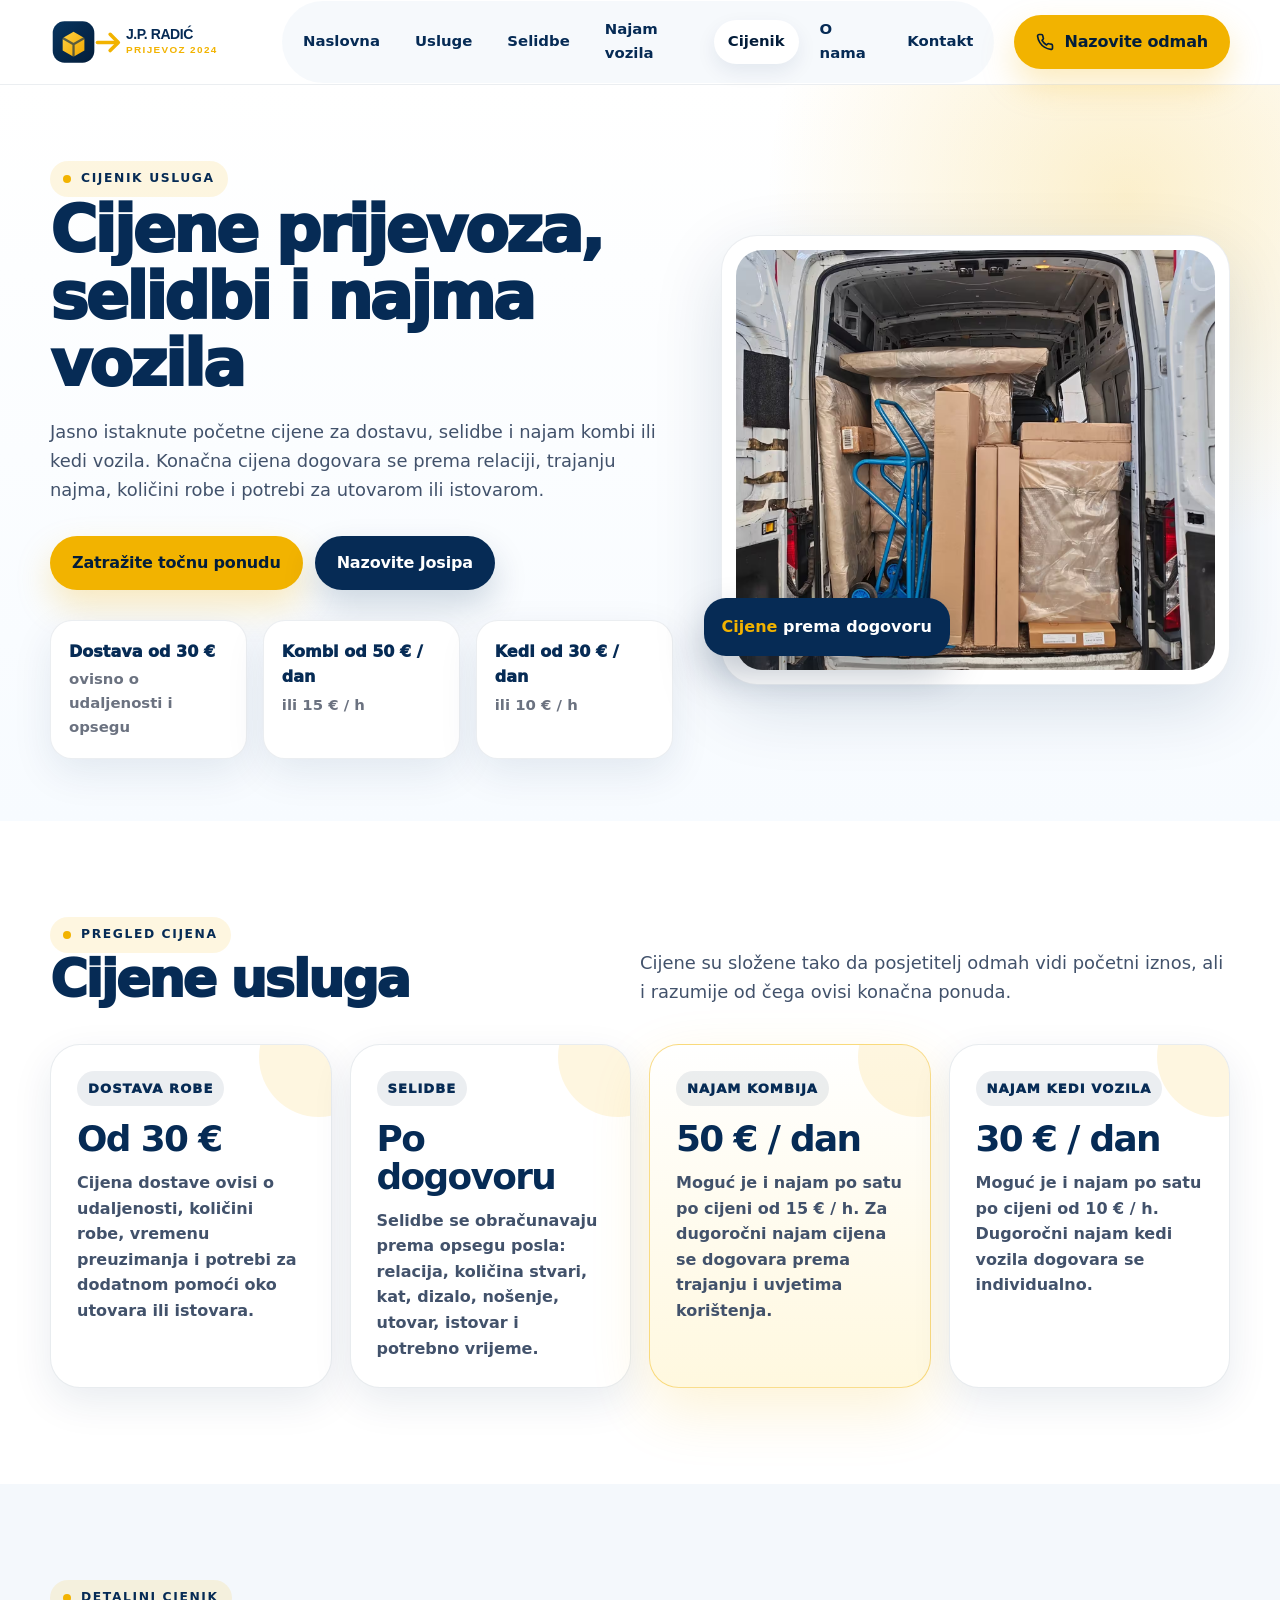
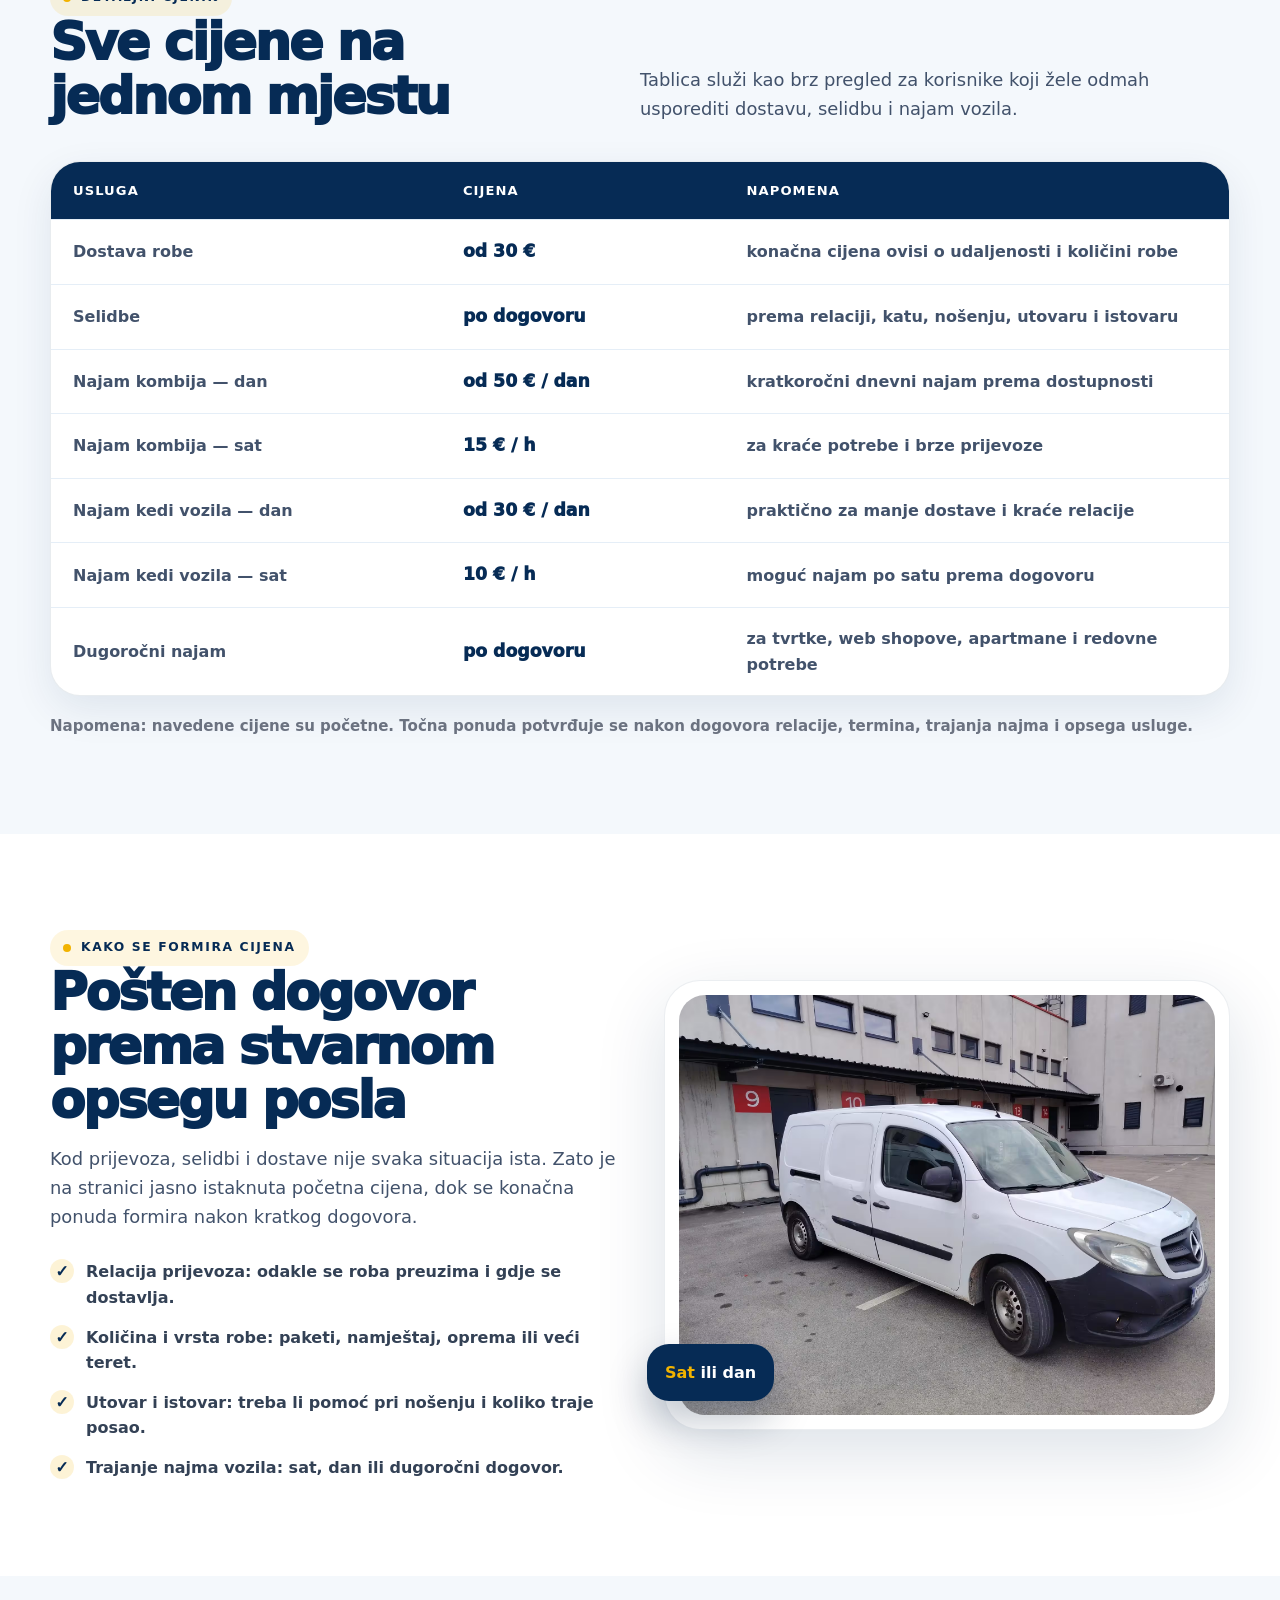
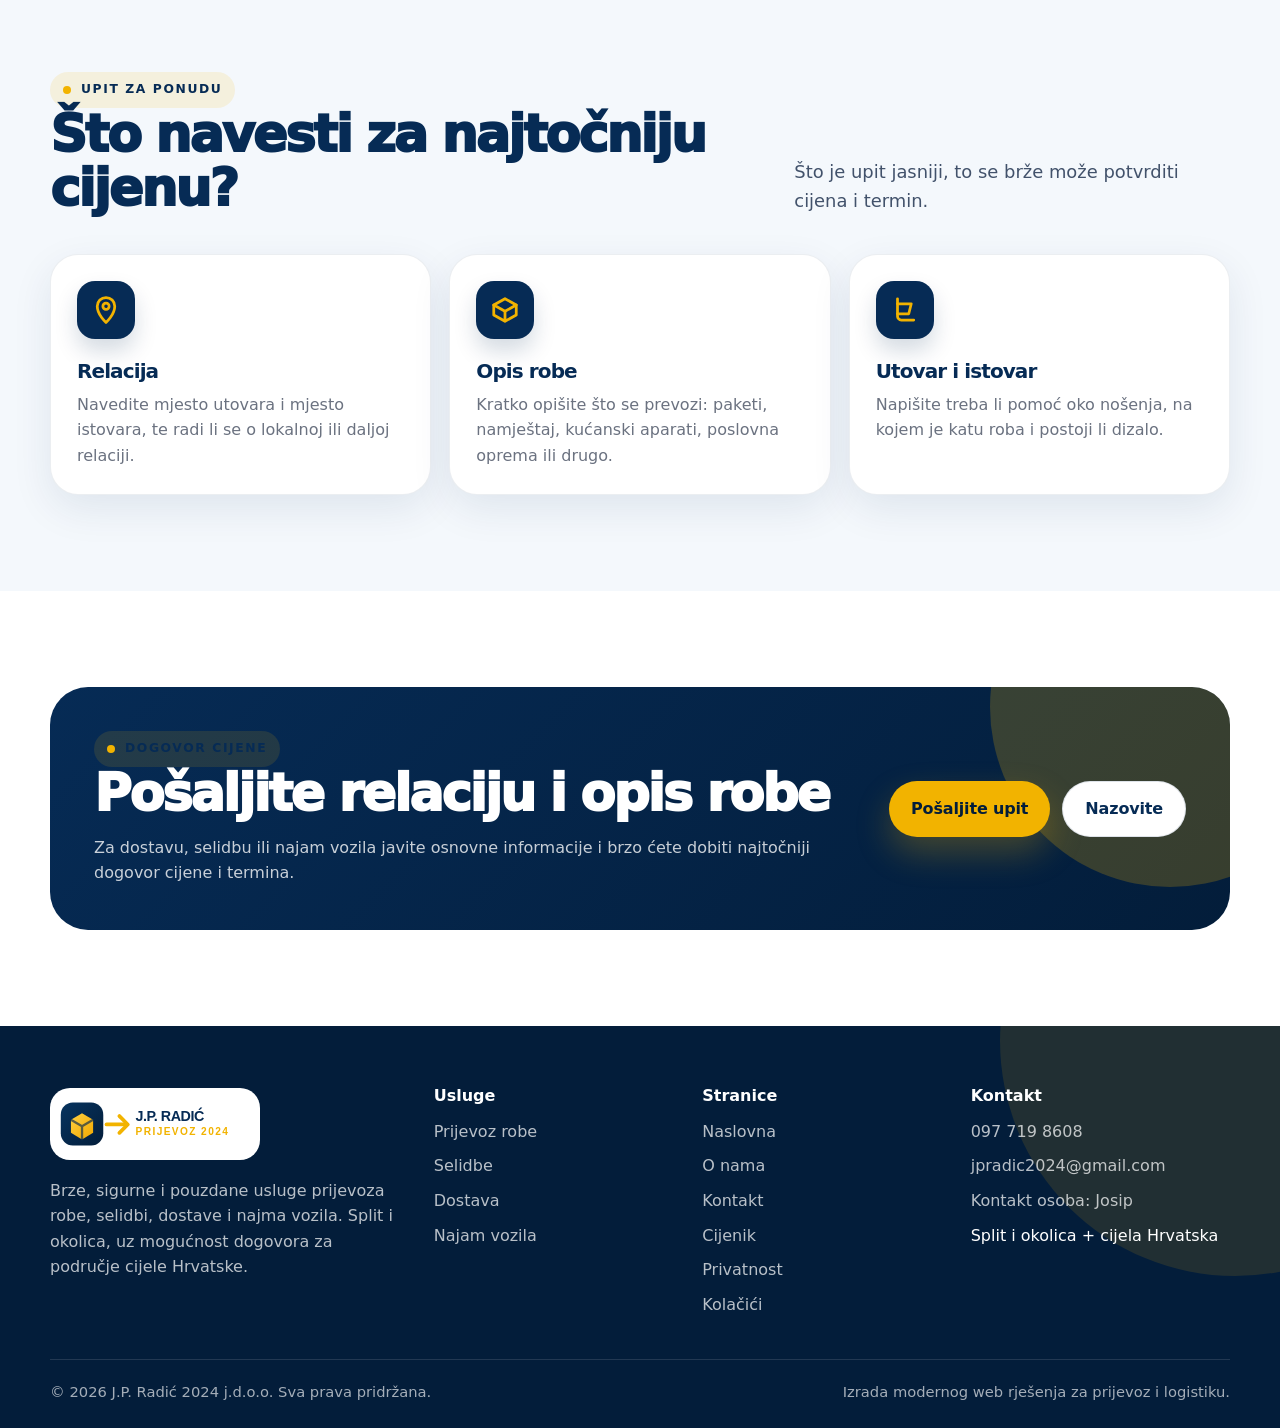
==== cijenik.html @ ee1bdf75 "6" ====
<!doctype html>
<html lang="hr">
<head>
  <meta charset="utf-8">
  <meta name="viewport" content="width=device-width, initial-scale=1">
  <title>Cijenik | J.P. Radić 2024 - prijevoz, selidbe i najam vozila Split</title>
  <meta name="description" content="Cijenik usluga J.P. Radić 2024: dostava od 30 €, selidbe po dogovoru, najam kombija od 50 € / dan ili 15 € / h i kedi vozila od 30 € / dan ili 10 € / h.">
  <meta name="theme-color" content="#062B55">
  <meta property="og:title" content="Cijenik | J.P. Radić 2024">
  <meta property="og:description" content="Cijene dostave, selidbi i najma kombi ili kedi vozila u Splitu i Hrvatskoj.">
  <meta property="og:type" content="website">
  <link rel="icon" href="assets/img/favicon.svg" type="image/svg+xml">
  <link rel="preload" href="assets/img/logo.svg" as="image">
  <link rel="stylesheet" href="assets/css/style.css">
</head>
<body>
<a class="skip-link" href="#main">Preskoči na sadržaj</a>
<header class="site-header">
  <div class="container navbar">
    <a class="brand" href="index.html" aria-label="J.P. Radić 2024 - početna"><img src="assets/img/logo.svg" alt="J.P. Radić 2024 logo"></a>
    <nav class="desktop-nav" aria-label="Glavna navigacija"><a href="index.html" class="">Naslovna</a><a href="usluge.html" class="">Usluge</a><a href="selidbe.html" class="">Selidbe</a><a href="najam-vozila.html" class="">Najam vozila</a><a href="cijenik.html" class="active">Cijenik</a><a href="o-nama.html" class="">O nama</a><a href="kontakt.html" class="">Kontakt</a></nav>
    <div class="nav-actions">
      <a class="btn btn-primary" href="tel:+385977198608"><svg viewBox="0 0 24 24" fill="none"><path d="M22 16.9v3a2 2 0 0 1-2.18 2 19.8 19.8 0 0 1-8.63-3.07 19.5 19.5 0 0 1-6-6A19.8 19.8 0 0 1 2.1 4.18 2 2 0 0 1 4.1 2h3a2 2 0 0 1 2 1.72c.13.95.35 1.88.66 2.77a2 2 0 0 1-.45 2.11L8.04 9.88a16 16 0 0 0 6.08 6.08l1.28-1.27a2 2 0 0 1 2.11-.45c.89.31 1.82.53 2.77.66A2 2 0 0 1 22 16.9z" stroke="currentColor" stroke-width="2.2" stroke-linecap="round" stroke-linejoin="round"/></svg> Nazovite odmah</a>
      <button class="menu-btn" aria-label="Otvori izbornik" aria-expanded="false"><span></span><span></span><span></span></button>
    </div>
  </div>
  <div class="mobile-panel">
    <div class="container">
      <a href="index.html">Naslovna<span>→</span></a><a href="usluge.html">Usluge<span>→</span></a><a href="selidbe.html">Selidbe<span>→</span></a><a href="najam-vozila.html">Najam vozila<span>→</span></a><a href="cijenik.html">Cijenik<span>→</span></a><a href="o-nama.html">O nama<span>→</span></a><a href="kontakt.html">Kontakt<span>→</span></a>
      <div class="mobile-cta">
        <a class="btn btn-primary" href="tel:+385977198608">Nazovite odmah</a>
        <a class="btn btn-secondary" href="kontakt.html">Pošaljite upit</a>
      </div>
    </div>
  </div>
</header>

<main id="main">

<section class="page-hero">
  <div class="container page-hero-grid">
    <div class="reveal">
      <span class="eyebrow">Cijenik usluga</span>
      <h1>Cijene prijevoza, selidbi i najma vozila</h1>
      <p class="lead">Jasno istaknute početne cijene za dostavu, selidbe i najam kombi ili kedi vozila. Konačna cijena dogovara se prema relaciji, trajanju najma, količini robe i potrebi za utovarom ili istovarom.</p>
      <div class="hero-cta"><a class="btn btn-primary" href="kontakt.html">Zatražite točnu ponudu</a><a class="btn btn-secondary" href="tel:+385977198608">Nazovite Josipa</a></div>
      <div class="mini-card-grid">
        <div class="mini-card"><strong>Dostava od 30 €</strong><span>ovisno o udaljenosti i opsegu</span></div>
        <div class="mini-card"><strong>Kombi od 50 € / dan</strong><span>ili 15 € / h</span></div>
        <div class="mini-card"><strong>Kedi od 30 € / dan</strong><span>ili 10 € / h</span></div>
      </div>
    </div>
    <div class="image-frame reveal">
      <img src="assets/img/photos/kombi-utovar-paketi.avif" alt="Utovar paketa i robe u kombi vozilo">
      <div class="floating-note"><strong>Cijene</strong> prema dogovoru</div>
    </div>
  </div>
</section>

<section class="section price-section">
  <div class="container">
    <div class="section-head reveal">
      <div><span class="eyebrow">Pregled cijena</span><h2>Cijene usluga</h2></div>
      <p class="lead">Cijene su složene tako da posjetitelj odmah vidi početni iznos, ali i razumije od čega ovisi konačna ponuda.</p>
    </div>
    <div class="pricing-grid">
      <article class="price-card reveal"><span class="price-label">Dostava robe</span><h3>Od 30 €</h3><p>Cijena dostave ovisi o udaljenosti, količini robe, vremenu preuzimanja i potrebi za dodatnom pomoći oko utovara ili istovara.</p></article>
      <article class="price-card reveal"><span class="price-label">Selidbe</span><h3>Po dogovoru</h3><p>Selidbe se obračunavaju prema opsegu posla: relacija, količina stvari, kat, dizalo, nošenje, utovar, istovar i potrebno vrijeme.</p></article>
      <article class="price-card featured reveal"><span class="price-label">Najam kombija</span><h3>50 € / dan</h3><p>Moguć je i najam po satu po cijeni od 15 € / h. Za dugoročni najam cijena se dogovara prema trajanju i uvjetima korištenja.</p></article>
      <article class="price-card reveal"><span class="price-label">Najam kedi vozila</span><h3>30 € / dan</h3><p>Moguć je i najam po satu po cijeni od 10 € / h. Dugoročni najam kedi vozila dogovara se individualno.</p></article>
    </div>
  </div>
</section>

<section class="section soft">
  <div class="container">
    <div class="section-head reveal">
      <div><span class="eyebrow">Detaljni cjenik</span><h2>Sve cijene na jednom mjestu</h2></div>
      <p class="lead">Tablica služi kao brz pregled za korisnike koji žele odmah usporediti dostavu, selidbu i najam vozila.</p>
    </div>
    <div class="price-table reveal">
      <div class="price-row head"><span>Usluga</span><span>Cijena</span><span>Napomena</span></div>
      <div class="price-row"><span>Dostava robe</span><strong>od 30 €</strong><span>konačna cijena ovisi o udaljenosti i količini robe</span></div>
      <div class="price-row"><span>Selidbe</span><strong>po dogovoru</strong><span>prema relaciji, katu, nošenju, utovaru i istovaru</span></div>
      <div class="price-row"><span>Najam kombija — dan</span><strong>od 50 € / dan</strong><span>kratkoročni dnevni najam prema dostupnosti</span></div>
      <div class="price-row"><span>Najam kombija — sat</span><strong>15 € / h</strong><span>za kraće potrebe i brze prijevoze</span></div>
      <div class="price-row"><span>Najam kedi vozila — dan</span><strong>od 30 € / dan</strong><span>praktično za manje dostave i kraće relacije</span></div>
      <div class="price-row"><span>Najam kedi vozila — sat</span><strong>10 € / h</strong><span>moguć najam po satu prema dogovoru</span></div>
      <div class="price-row"><span>Dugoročni najam</span><strong>po dogovoru</strong><span>za tvrtke, web shopove, apartmane i redovne potrebe</span></div>
    </div>
    <p class="price-disclaimer reveal">Napomena: navedene cijene su početne. Točna ponuda potvrđuje se nakon dogovora relacije, termina, trajanja najma i opsega usluge.</p>
  </div>
</section>

<section class="section">
  <div class="container split">
    <div class="reveal">
      <span class="eyebrow">Kako se formira cijena</span>
      <h2>Pošten dogovor prema stvarnom opsegu posla</h2>
      <p class="lead" style="margin-top:18px">Kod prijevoza, selidbi i dostave nije svaka situacija ista. Zato je na stranici jasno istaknuta početna cijena, dok se konačna ponuda formira nakon kratkog dogovora.</p>
      <ul class="list-check">
        <li>Relacija prijevoza: odakle se roba preuzima i gdje se dostavlja.</li>
        <li>Količina i vrsta robe: paketi, namještaj, oprema ili veći teret.</li>
        <li>Utovar i istovar: treba li pomoć pri nošenju i koliko traje posao.</li>
        <li>Trajanje najma vozila: sat, dan ili dugoročni dogovor.</li>
      </ul>
    </div>
    <div class="image-frame reveal">
      <img src="assets/img/photos/kedi-vozilo-2.avif" alt="Kedi vozilo za najam i dostavu robe">
      <div class="floating-note"><strong>Sat</strong> ili dan</div>
    </div>
  </div>
</section>

<section class="section soft">
  <div class="container">
    <div class="section-head reveal">
      <div><span class="eyebrow">Upit za ponudu</span><h2>Što navesti za najtočniju cijenu?</h2></div>
      <p class="lead">Što je upit jasniji, to se brže može potvrditi cijena i termin.</p>
    </div>
    <div class="feature-grid">
      <article class="feature-card reveal"><div class="icon"><svg viewBox="0 0 24 24" fill="none"><path d="M12 22s7-6.2 7-13a7 7 0 1 0-14 0c0 6.8 7 13 7 13Z" stroke="currentColor" stroke-width="2.2" stroke-linecap="round" stroke-linejoin="round"/><path d="M12 11.5a2.5 2.5 0 1 0 0-5 2.5 2.5 0 0 0 0 5Z" stroke="currentColor" stroke-width="2.2"/></svg></div><h3>Relacija</h3><p>Navedite mjesto utovara i mjesto istovara, te radi li se o lokalnoj ili daljoj relaciji.</p></article>
      <article class="feature-card reveal"><div class="icon"><svg viewBox="0 0 24 24" fill="none"><path d="m21 8-9-5-9 5 9 5 9-5Z" stroke="currentColor" stroke-width="2.2" stroke-linecap="round" stroke-linejoin="round"/><path d="M3 8v8l9 5 9-5V8M12 13v8" stroke="currentColor" stroke-width="2.2" stroke-linecap="round" stroke-linejoin="round"/></svg></div><h3>Opis robe</h3><p>Kratko opišite što se prevozi: paketi, namještaj, kućanski aparati, poslovna oprema ili drugo.</p></article>
      <article class="feature-card reveal"><div class="icon"><svg viewBox="0 0 24 24" fill="none"><path d="M6 3v14a3 3 0 0 0 3 3h10" stroke="currentColor" stroke-width="2.2" stroke-linecap="round"/><path d="M6 7h11l-2 8H6" stroke="currentColor" stroke-width="2.2" stroke-linecap="round" stroke-linejoin="round"/></svg></div><h3>Utovar i istovar</h3><p>Napišite treba li pomoć oko nošenja, na kojem je katu roba i postoji li dizalo.</p></article>
    </div>
  </div>
</section>

<section class="section">
  <div class="container">
    <div class="cta-band reveal">
      <div>
        <span class="eyebrow">Dogovor cijene</span>
        <h2>Pošaljite relaciju i opis robe</h2>
        <p>Za dostavu, selidbu ili najam vozila javite osnovne informacije i brzo ćete dobiti najtočniji dogovor cijene i termina.</p>
      </div>
      <div class="cta-actions">
        <a class="btn btn-primary" href="kontakt.html">Pošaljite upit</a>
        <a class="btn btn-ghost" href="tel:+385977198608">Nazovite</a>
      </div>
    </div>
  </div>
</section>
</main>

<footer class="site-footer">
  <div class="container">
    <div class="footer-grid">
      <div>
        <img class="footer-logo" src="assets/img/logo.svg" alt="J.P. Radić 2024 logo">
        <p style="margin-top:18px">Brze, sigurne i pouzdane usluge prijevoza robe, selidbi, dostave i najma vozila. Split i okolica, uz mogućnost dogovora za područje cijele Hrvatske.</p>
      </div>
      <div>
        <h3>Usluge</h3>
        <div class="footer-links">
          <a href="usluge.html">Prijevoz robe</a>
          <a href="selidbe.html">Selidbe</a>
          <a href="usluge.html#dostava">Dostava</a>
          <a href="najam-vozila.html">Najam vozila</a>
        </div>
      </div>
      <div>
        <h3>Stranice</h3>
        <div class="footer-links">
          <a href="index.html">Naslovna</a>
          <a href="o-nama.html">O nama</a>
          <a href="kontakt.html">Kontakt</a>
          <a href="cijenik.html">Cijenik</a>
          <a href="privatnost.html">Privatnost</a>
          <a href="kolacici.html">Kolačići</a>
        </div>
      </div>
      <div>
        <h3>Kontakt</h3>
        <div class="footer-links">
          <a href="tel:+385977198608">097 719 8608</a>
          <a href="mailto:jpradic2024@gmail.com">jpradic2024@gmail.com</a>
          <a href="kontakt.html">Kontakt osoba: Josip</a>
          <span>Split i okolica + cijela Hrvatska</span>
        </div>
      </div>
    </div>
    <div class="footer-bottom">
      <span>© 2026 J.P. Radić 2024 j.d.o.o. Sva prava pridržana.</span>
      <span>Izrada modernog web rješenja za prijevoz i logistiku.</span>
    </div>
  </div>
</footer>
<div class="sticky-mobile-actions">
  <a href="tel:+385977198608">Poziv</a>
  <a href="https://wa.me/385977198608" target="_blank" rel="noopener">WhatsApp</a>
  <a href="mailto:jpradic2024@gmail.com">E-mail</a>
</div>
<script src="assets/js/main.js"></script>
</body>
</html>
---- assets/css/style.css ----
:root{
  --navy:#062B55;
  --navy-2:#031D3A;
  --gold:#F2B300;
  --gold-2:#FFD041;
  --ink:#111827;
  --muted:#6B7280;
  --soft:#F4F8FC;
  --line:#E5EEF7;
  --white:#FFFFFF;
  --radius:28px;
  --shadow:0 22px 70px rgba(6,43,85,.14);
  --shadow-soft:0 14px 40px rgba(6,43,85,.09);
  --max:1180px;
}
*{box-sizing:border-box}
html{scroll-behavior:smooth}
body{
  margin:0;
  font-family:Inter, ui-sans-serif, system-ui, -apple-system, BlinkMacSystemFont, "Segoe UI", Arial, sans-serif;
  color:var(--ink);
  background:var(--white);
  line-height:1.6;
  overflow-x:hidden;
}
a{color:inherit;text-decoration:none}
img{max-width:100%;display:block}
button,input,textarea,select{font:inherit}
.skip-link{position:absolute;top:-80px;left:16px;background:var(--navy);color:#fff;padding:12px 16px;border-radius:12px;z-index:9999}.skip-link:focus{top:16px}
.container{width:min(var(--max),calc(100% - 40px));margin-inline:auto}
.eyebrow{display:inline-flex;align-items:center;gap:10px;font-weight:900;letter-spacing:.13em;text-transform:uppercase;font-size:.77rem;color:var(--navy);background:rgba(242,179,0,.12);padding:8px 13px;border-radius:999px}.eyebrow:before{content:"";width:8px;height:8px;border-radius:50%;background:var(--gold)}
h1,h2,h3{line-height:1.05;margin:0;color:var(--navy);letter-spacing:-.045em}h1{font-size:clamp(2.6rem,6vw,5.95rem);font-weight:950}h2{font-size:clamp(2rem,4vw,4rem);font-weight:950}h3{font-size:clamp(1.25rem,2vw,1.75rem);font-weight:900}p{margin:0;color:var(--muted)}
.lead{font-size:clamp(1.03rem,1.4vw,1.22rem);max-width:720px;color:#42526b}.accent{color:var(--gold)}.navy{color:var(--navy)}
.btn{display:inline-flex;align-items:center;justify-content:center;gap:10px;border:0;border-radius:999px;padding:14px 22px;font-weight:900;letter-spacing:-.01em;cursor:pointer;transition:transform .25s ease,box-shadow .25s ease,background .25s ease;white-space:nowrap}.btn:hover{transform:translateY(-2px)}.btn-primary{background:var(--gold);color:var(--navy-2);box-shadow:0 16px 34px rgba(242,179,0,.26)}.btn-primary:hover{box-shadow:0 20px 44px rgba(242,179,0,.36)}.btn-secondary{background:var(--navy);color:#fff;box-shadow:0 16px 34px rgba(6,43,85,.18)}.btn-ghost{background:#fff;color:var(--navy);border:1px solid rgba(6,43,85,.13)}.btn svg{width:18px;height:18px;flex:0 0 18px}.btn.full{width:100%}
.site-header{position:sticky;top:0;z-index:50;background:rgba(255,255,255,.86);backdrop-filter:blur(18px);border-bottom:1px solid rgba(6,43,85,.08)}
.navbar{height:84px;display:flex;align-items:center;justify-content:space-between;gap:20px}.brand{display:flex;align-items:center;gap:12px;min-width:212px}.brand img{width:190px;height:auto}.desktop-nav{display:flex;align-items:center;gap:7px;background:rgba(244,248,252,.82);padding:7px;border-radius:999px}.desktop-nav a{font-size:.93rem;font-weight:850;color:var(--navy);padding:10px 14px;border-radius:999px;transition:background .2s ease,color .2s ease}.desktop-nav a:hover,.desktop-nav a.active{background:#fff;color:var(--navy-2);box-shadow:0 8px 20px rgba(6,43,85,.08)}.nav-actions{display:flex;align-items:center;gap:10px}.menu-btn{display:none;width:48px;height:48px;border:0;border-radius:50%;background:var(--navy);color:#fff;cursor:pointer}.menu-btn span{display:block;width:20px;height:2px;background:#fff;margin:5px auto;border-radius:99px;transition:.25s}.menu-open .menu-btn span:nth-child(1){transform:translateY(7px) rotate(45deg)}.menu-open .menu-btn span:nth-child(2){opacity:0}.menu-open .menu-btn span:nth-child(3){transform:translateY(-7px) rotate(-45deg)}.mobile-panel{display:none;position:fixed;top:84px;left:0;right:0;background:#fff;border-bottom:1px solid var(--line);box-shadow:0 30px 70px rgba(6,43,85,.14);padding:18px 20px 26px}.mobile-panel a{display:flex;align-items:center;justify-content:space-between;padding:15px 2px;border-bottom:1px solid var(--line);font-weight:900;color:var(--navy)}.mobile-panel .mobile-cta{margin-top:18px;display:grid;gap:10px}
.hero{position:relative;isolation:isolate;overflow:hidden;background:radial-gradient(circle at 85% 20%,rgba(242,179,0,.22),transparent 33%),linear-gradient(180deg,#fff 0%,#f7fbff 100%);padding:70px 0 34px}.hero:before{content:"";position:absolute;inset:auto -10% -38% auto;width:560px;height:560px;background:var(--gold);opacity:.1;border-radius:50%;z-index:-1}.hero-grid{display:grid;grid-template-columns:1.02fr .98fr;gap:48px;align-items:center}.hero-copy{padding:28px 0}.hero-copy h1{margin-top:22px}.hero-copy .lead{margin-top:22px}.hero-cta{display:flex;align-items:center;gap:12px;flex-wrap:wrap;margin-top:32px}.hero-card{position:relative;background:#fff;border:1px solid rgba(6,43,85,.08);border-radius:36px;box-shadow:var(--shadow);padding:18px;overflow:hidden}.hero-card img{border-radius:28px}.hero-badge{position:absolute;right:36px;bottom:32px;background:var(--navy);color:#fff;border:4px solid #fff;border-radius:28px;padding:16px 18px;box-shadow:0 16px 35px rgba(3,29,58,.25);font-weight:950;line-height:1.08;text-transform:uppercase;transform:rotate(-3deg)}.hero-badge span{display:block;color:var(--gold)}.quick-stats{display:grid;grid-template-columns:repeat(4,1fr);gap:14px;margin-top:34px}.stat{background:#fff;border:1px solid rgba(6,43,85,.08);border-radius:22px;padding:17px 18px;box-shadow:var(--shadow-soft)}.stat strong{display:block;color:var(--navy);font-size:1rem;line-height:1.15}.stat small{display:block;color:var(--muted);font-weight:700;margin-top:5px}.section{padding:96px 0}.section.soft{background:var(--soft)}.section-head{display:flex;align-items:flex-end;justify-content:space-between;gap:32px;margin-bottom:38px}.section-head .lead{max-width:590px}.cards{display:grid;grid-template-columns:repeat(4,1fr);gap:18px}.service-card,.feature-card,.vehicle-card,.contact-card,.quote-card{background:#fff;border:1px solid rgba(6,43,85,.08);border-radius:var(--radius);box-shadow:var(--shadow-soft);padding:26px;position:relative;overflow:hidden;transition:transform .28s ease,box-shadow .28s ease,border-color .28s ease}.service-card:hover,.feature-card:hover,.vehicle-card:hover,.contact-card:hover{transform:translateY(-6px);box-shadow:var(--shadow);border-color:rgba(242,179,0,.35)}.service-card:after{content:"";position:absolute;right:-36px;top:-36px;width:110px;height:110px;border-radius:50%;background:rgba(242,179,0,.12)}.icon{width:58px;height:58px;border-radius:18px;background:var(--navy);color:var(--gold);display:grid;place-items:center;margin-bottom:22px;box-shadow:0 12px 22px rgba(6,43,85,.17)}.icon svg{width:30px;height:30px}.service-card h3{font-size:1.35rem}.service-card p{margin-top:11px}.card-link{display:inline-flex;align-items:center;gap:7px;margin-top:20px;font-weight:950;color:var(--navy)}.card-link span{color:var(--gold);font-size:1.1em}.split{display:grid;grid-template-columns:1fr 1fr;gap:48px;align-items:center}.image-frame{border-radius:36px;background:#fff;box-shadow:var(--shadow);padding:14px;border:1px solid rgba(6,43,85,.08);position:relative}.image-frame img{border-radius:26px}.floating-note{position:absolute;left:-18px;bottom:28px;background:var(--navy);color:#fff;border-radius:22px;padding:16px 18px;box-shadow:0 18px 38px rgba(3,29,58,.25);font-weight:900}.floating-note strong{color:var(--gold)}.list-check{display:grid;gap:14px;margin:28px 0 0;padding:0;list-style:none}.list-check li{display:flex;gap:12px;align-items:flex-start;color:#334155;font-weight:700}.list-check li:before{content:"✓";display:grid;place-items:center;width:24px;height:24px;flex:0 0 24px;border-radius:50%;background:rgba(242,179,0,.16);color:var(--navy);font-weight:950}.process{display:grid;grid-template-columns:repeat(4,1fr);gap:18px;position:relative}.process:before{content:"";position:absolute;left:10%;right:10%;top:45px;height:3px;background:linear-gradient(90deg,var(--navy),var(--gold));opacity:.25}.step{position:relative;background:#fff;border:1px solid rgba(6,43,85,.08);border-radius:26px;padding:24px;box-shadow:var(--shadow-soft);z-index:1}.step-number{width:46px;height:46px;border-radius:50%;display:grid;place-items:center;background:var(--gold);color:var(--navy);font-weight:950;margin-bottom:18px;box-shadow:0 12px 22px rgba(242,179,0,.2)}.step h3{font-size:1.2rem}.step p{margin-top:9px}.cta-band{border-radius:38px;background:linear-gradient(135deg,var(--navy),var(--navy-2));color:#fff;padding:44px;display:grid;grid-template-columns:1.4fr .6fr;gap:22px;align-items:center;position:relative;overflow:hidden}.cta-band:before{content:"";position:absolute;right:-120px;top:-160px;width:360px;height:360px;border-radius:50%;background:var(--gold);opacity:.22}.cta-band h2{color:#fff}.cta-band p{color:rgba(255,255,255,.78);margin-top:14px}.cta-actions{display:flex;gap:12px;justify-content:flex-end;flex-wrap:wrap;position:relative}.page-hero{padding:76px 0 62px;background:radial-gradient(circle at 88% 15%,rgba(242,179,0,.2),transparent 28%),linear-gradient(180deg,#fff,#f7fbff);overflow:hidden}.page-hero-grid{display:grid;grid-template-columns:1.1fr .9fr;gap:48px;align-items:center}.page-hero h1{font-size:clamp(2.4rem,5vw,5rem)}.page-hero .lead{margin-top:20px}.mini-card-grid{display:grid;grid-template-columns:repeat(3,1fr);gap:16px;margin-top:30px}.mini-card{background:#fff;border:1px solid rgba(6,43,85,.08);border-radius:22px;padding:18px;box-shadow:var(--shadow-soft)}.mini-card strong{display:block;color:var(--navy);font-weight:950}.mini-card span{display:block;color:var(--muted);font-size:.93rem;font-weight:700;margin-top:4px}.service-detail{display:grid;grid-template-columns:1fr 1.2fr;gap:28px;align-items:center;background:#fff;border:1px solid rgba(6,43,85,.08);border-radius:34px;padding:24px;box-shadow:var(--shadow-soft);margin-bottom:20px}.service-detail:nth-child(even){grid-template-columns:1.2fr 1fr}.service-detail:nth-child(even) .service-media{order:2}.service-media{min-height:280px;border-radius:26px;background:#f4f8fc;overflow:hidden}.service-detail h2{font-size:clamp(1.8rem,3vw,3rem)}.service-detail p{margin-top:14px}.service-detail .btn{margin-top:24px}.two-col{display:grid;grid-template-columns:1fr 1fr;gap:20px}.feature-grid{display:grid;grid-template-columns:repeat(3,1fr);gap:18px}.feature-card h3{font-size:1.25rem;margin-top:6px}.feature-card p{margin-top:10px}.vehicle-grid{display:grid;grid-template-columns:repeat(2,1fr);gap:20px}.vehicle-card{padding:0}.vehicle-card img{border-radius:28px 28px 0 0}.vehicle-card-body{padding:26px}.vehicle-meta{display:flex;gap:8px;flex-wrap:wrap;margin-top:18px}.tag{display:inline-flex;align-items:center;border-radius:999px;padding:7px 10px;background:rgba(6,43,85,.07);color:var(--navy);font-size:.85rem;font-weight:900}.contact-grid{display:grid;grid-template-columns:.88fr 1.12fr;gap:28px;align-items:start}.contact-list{display:grid;gap:14px;margin-top:20px}.contact-item{display:flex;gap:14px;align-items:center;background:#fff;border:1px solid rgba(6,43,85,.08);border-radius:22px;padding:16px;box-shadow:var(--shadow-soft)}.contact-item .icon{width:48px;height:48px;border-radius:16px;margin:0;flex:0 0 48px}.contact-item strong{display:block;color:var(--navy);font-weight:950}.contact-item span{display:block;color:var(--muted);font-weight:700}.form-card{background:#fff;border:1px solid rgba(6,43,85,.08);border-radius:34px;padding:28px;box-shadow:var(--shadow)}.form-grid{display:grid;grid-template-columns:1fr 1fr;gap:14px}.field{display:grid;gap:7px}.field.full{grid-column:1/-1}.field label{font-weight:900;color:var(--navy);font-size:.94rem}.field input,.field textarea,.field select{width:100%;border:1px solid #d7e3ef;background:#fbfdff;border-radius:16px;padding:14px 15px;color:var(--ink);outline:none;transition:border-color .2s ease,box-shadow .2s ease}.field input:focus,.field textarea:focus,.field select:focus{border-color:var(--gold);box-shadow:0 0 0 4px rgba(242,179,0,.15)}.field textarea{min-height:130px;resize:vertical}.form-note{font-size:.9rem;color:var(--muted);font-weight:700;margin-top:12px}.site-footer{background:var(--navy-2);color:#fff;padding:62px 0 24px;position:relative;overflow:hidden}.site-footer:before{content:"";position:absolute;right:-190px;top:-220px;width:470px;height:470px;border-radius:50%;background:var(--gold);opacity:.12}.footer-grid{display:grid;grid-template-columns:1.2fr .8fr .8fr .9fr;gap:38px;position:relative}.footer-logo{width:210px;background:#fff;border-radius:20px;padding:8px}.site-footer p,.site-footer a{color:rgba(255,255,255,.72)}.site-footer h3{color:#fff;font-size:1rem;letter-spacing:0;margin-bottom:14px}.footer-links{display:grid;gap:9px}.footer-links a:hover{color:var(--gold)}.footer-bottom{border-top:1px solid rgba(255,255,255,.12);margin-top:42px;padding-top:20px;display:flex;align-items:center;justify-content:space-between;gap:16px;color:rgba(255,255,255,.64);font-size:.92rem;position:relative}.legal-content{max-width:860px}.legal-content h2{font-size:2rem;margin-top:34px}.legal-content p,.legal-content li{color:#43546b}.legal-content ul{padding-left:20px}.intro-loader{position:fixed;inset:0;background:linear-gradient(180deg,#fff,#f3f8fd);display:grid;place-items:center;z-index:9998;transition:opacity .55s ease,visibility .55s ease}.intro-loader.is-hidden{opacity:0;visibility:hidden}.intro-card{width:min(760px,calc(100% - 32px));background:#fff;border:1px solid rgba(6,43,85,.08);box-shadow:var(--shadow);border-radius:34px;padding:32px;position:relative;overflow:hidden}.intro-top{display:flex;justify-content:space-between;align-items:center;gap:20px;margin-bottom:26px}.intro-top img{width:190px}.intro-top span{font-weight:950;color:var(--navy);background:rgba(242,179,0,.16);padding:9px 12px;border-radius:999px}.route-track{position:relative;height:120px;margin-top:4px}.route-line{position:absolute;left:34px;right:34px;top:57px;height:5px;background:linear-gradient(90deg,var(--navy),var(--gold));border-radius:999px;opacity:.85}.route-dot{position:absolute;top:42px;width:34px;height:34px;border-radius:50%;background:#fff;border:8px solid var(--navy);box-shadow:0 8px 20px rgba(6,43,85,.16)}.route-dot.start{left:18px}.route-dot.end{right:18px;border-color:var(--gold)}.route-label{position:absolute;top:84px;font-weight:950;color:var(--navy);font-size:.9rem}.route-label.left{left:0}.route-label.right{right:0}.loader-van{position:absolute;left:22px;top:12px;width:116px;height:72px;animation:driveAcross 2.25s cubic-bezier(.62,.02,.22,1) forwards}.loader-van svg{width:100%;height:100%;filter:drop-shadow(0 12px 12px rgba(6,43,85,.18))}.loader-package{position:absolute;left:18px;top:-6px;width:22px;height:22px;background:var(--gold);border-radius:4px;animation:packageBounce .48s ease-in-out infinite alternate}.loader-progress{height:7px;background:#e7eef7;border-radius:999px;overflow:hidden;margin-top:16px}.loader-progress span{display:block;height:100%;width:0;background:linear-gradient(90deg,var(--navy),var(--gold));border-radius:999px;animation:loadBar 2.2s ease forwards}.skip-intro{position:absolute;right:22px;bottom:18px;border:0;background:transparent;color:var(--muted);font-weight:850;cursor:pointer}.reveal{opacity:0;transform:translateY(22px);transition:opacity .7s ease,transform .7s ease}.reveal.in-view{opacity:1;transform:translateY(0)}.sticky-mobile-actions{display:none;position:fixed;left:12px;right:12px;bottom:12px;z-index:55;background:#fff;border:1px solid rgba(6,43,85,.1);border-radius:999px;padding:8px;box-shadow:0 18px 40px rgba(6,43,85,.18);grid-template-columns:repeat(3,1fr);gap:6px}.sticky-mobile-actions a{display:flex;align-items:center;justify-content:center;gap:6px;font-size:.88rem;font-weight:950;border-radius:999px;padding:10px 8px;background:var(--soft);color:var(--navy)}.sticky-mobile-actions a:first-child{background:var(--gold);color:var(--navy-2)}
/* Real project photos */
.hero-card > img{width:100%;height:560px;object-fit:cover;object-position:center;border-radius:28px}
.image-frame img{width:100%;height:420px;object-fit:cover;object-position:center;border-radius:26px}
.service-media img{width:100%;height:100%;min-height:280px;object-fit:cover;object-position:center;border-radius:26px}
.vehicle-card > img{width:100%;height:320px;object-fit:cover;object-position:center}
.work-gallery{display:grid;grid-template-columns:1.15fr .85fr .85fr;grid-auto-rows:260px;gap:18px}
.work-photo{position:relative;overflow:hidden;border-radius:30px;background:#fff;border:1px solid rgba(6,43,85,.08);box-shadow:var(--shadow-soft)}
.work-photo.large{grid-row:span 2}
.work-photo img{width:100%;height:100%;object-fit:cover;transition:transform .55s ease}
.work-photo:hover img{transform:scale(1.045)}
.work-photo span{position:absolute;left:18px;right:18px;bottom:18px;display:inline-flex;width:max-content;max-width:calc(100% - 36px);background:rgba(3,29,58,.88);color:#fff;border-radius:999px;padding:9px 13px;font-weight:950;box-shadow:0 14px 30px rgba(3,29,58,.22)}
.work-photo span strong{color:var(--gold);margin-right:5px}
.contact-photo{margin-top:22px;border-radius:28px;overflow:hidden;border:1px solid rgba(6,43,85,.08);box-shadow:var(--shadow-soft);background:#fff}
.contact-photo img{width:100%;height:290px;object-fit:cover}

@keyframes driveAcross{0%{transform:translateX(0)}72%{transform:translateX(calc(min(760px,100vw - 32px) - 210px))}100%{transform:translateX(calc(min(760px,100vw - 32px) - 210px)) scale(.96)}}
@keyframes driveAcrossMobile{0%{transform:translateX(0)}72%{transform:translateX(calc(100vw - 165px))}100%{transform:translateX(calc(100vw - 165px)) scale(.96)}}
@keyframes packageBounce{from{transform:translateY(0) rotate(-5deg)}to{transform:translateY(-6px) rotate(4deg)}}
@keyframes loadBar{to{width:100%}}
@media (prefers-reduced-motion:reduce){*,*::before,*::after{animation-duration:.01ms!important;animation-iteration-count:1!important;scroll-behavior:auto!important;transition-duration:.01ms!important}.intro-loader{display:none!important}.reveal{opacity:1;transform:none}}
@media (max-width:1050px){.desktop-nav,.nav-actions .btn{display:none}.menu-btn{display:block}.mobile-panel{display:block;transform:translateY(-16px);opacity:0;visibility:hidden;transition:.25s ease}.menu-open .mobile-panel{transform:translateY(0);opacity:1;visibility:visible}.hero-grid,.page-hero-grid,.split,.contact-grid{grid-template-columns:1fr}.quick-stats{grid-template-columns:repeat(2,1fr)}.cards{grid-template-columns:repeat(2,1fr)}.process,.feature-grid{grid-template-columns:repeat(2,1fr)}.service-detail,.service-detail:nth-child(even){grid-template-columns:1fr}.service-detail:nth-child(even) .service-media{order:0}.footer-grid{grid-template-columns:1fr 1fr}.cta-band{grid-template-columns:1fr}.cta-actions{justify-content:flex-start}.hero-card{max-width:720px}.mini-card-grid{grid-template-columns:repeat(2,1fr)}.work-gallery{grid-template-columns:1fr 1fr;grid-auto-rows:240px}.work-photo.large{grid-row:span 1}.hero-card > img{height:480px}}
@media (max-width:720px){.container{width:min(100% - 28px,var(--max))}.navbar{height:76px}.brand img{width:165px}.mobile-panel{top:76px}.hero{padding:42px 0 28px}.section{padding:72px 0}.section-head{display:block}.section-head .lead{margin-top:14px}.cards,.process,.feature-grid,.vehicle-grid,.two-col,.mini-card-grid,.form-grid,.quick-stats{grid-template-columns:1fr}.hero-cta .btn{width:100%}.hero-badge{right:22px;bottom:22px;font-size:.88rem}.floating-note{left:16px;right:16px;bottom:18px}.cta-band{padding:30px 22px;border-radius:30px}.footer-grid{grid-template-columns:1fr}.footer-bottom{display:block}.sticky-mobile-actions{display:grid}.site-footer{padding-bottom:92px}.page-hero{padding:48px 0}.intro-card{padding:22px}.intro-top{display:block}.intro-top img{width:175px;margin-bottom:12px}.route-track{height:116px}.loader-van{width:96px;animation-name:driveAcrossMobile}.route-label{font-size:.8rem}.work-gallery{grid-template-columns:1fr;grid-auto-rows:240px}.hero-card > img,.image-frame img{height:330px}.service-media img{min-height:240px}.vehicle-card > img{height:260px}.contact-photo img{height:230px}}


/* Price sections */
.price-section{position:relative}
.pricing-grid{display:grid;grid-template-columns:repeat(4,1fr);gap:18px}
.pricing-grid.two-prices{grid-template-columns:repeat(2,1fr);max-width:820px;margin-inline:auto}
.price-card{background:#fff;border:1px solid rgba(6,43,85,.09);border-radius:30px;padding:26px;box-shadow:var(--shadow-soft);position:relative;overflow:hidden}
.price-card:before{content:"";position:absolute;right:-48px;top:-48px;width:120px;height:120px;border-radius:50%;background:rgba(242,179,0,.12)}
.price-card.featured{background:linear-gradient(180deg,#fff,#fff8df);border-color:rgba(242,179,0,.45);box-shadow:0 22px 60px rgba(242,179,0,.16)}
.price-label{display:inline-flex;align-items:center;border-radius:999px;background:rgba(6,43,85,.08);color:var(--navy);padding:7px 11px;font-size:.82rem;font-weight:950;text-transform:uppercase;letter-spacing:.08em}
.price-card h3{font-size:clamp(1.7rem,2.8vw,2.75rem);margin-top:14px;color:var(--navy)}
.price-card p{margin-top:12px;color:#42526b;font-weight:650}
.price-disclaimer{margin-top:18px;color:var(--muted);font-size:.94rem;font-weight:800}
.inline-price{margin:18px 0;background:linear-gradient(135deg,rgba(242,179,0,.14),rgba(6,43,85,.055));border:1px solid rgba(242,179,0,.28);border-radius:22px;padding:16px 18px;display:grid;gap:5px}
.inline-price.compact{margin:14px 0 16px}
.inline-price strong{color:var(--navy);font-size:1.04rem;font-weight:950}
.inline-price span{color:#526174;font-weight:750}
.vehicle-price{display:flex;align-items:center;justify-content:space-between;gap:12px;margin-top:16px;background:var(--soft);border:1px solid rgba(6,43,85,.08);border-radius:18px;padding:13px 14px}
.vehicle-price strong{color:var(--navy);font-size:1.18rem;font-weight:950}
.vehicle-price span{color:var(--muted);font-weight:900}
.contact-prices{margin-top:24px;background:#fff;border:1px solid rgba(6,43,85,.08);border-radius:28px;padding:22px;box-shadow:var(--shadow-soft)}
.contact-prices h3{font-size:1.35rem;margin-bottom:14px}
.compact-prices{display:grid;grid-template-columns:1fr 1fr;gap:10px}
.compact-prices div{background:var(--soft);border-radius:18px;padding:12px}
.compact-prices strong{display:block;color:var(--navy);font-weight:950}
.compact-prices span{display:block;color:var(--muted);font-weight:850;font-size:.93rem;margin-top:3px}
.contact-prices p{margin-top:14px;font-size:.94rem;font-weight:750;color:#526174}
@media (max-width:1050px){.pricing-grid{grid-template-columns:repeat(2,1fr)}}
@media (max-width:720px){.pricing-grid,.pricing-grid.two-prices,.compact-prices{grid-template-columns:1fr}.price-card{padding:22px}.vehicle-price{display:grid}.price-disclaimer{font-size:.9rem}}



/* Cijenik page */
.price-actions{display:flex;gap:12px;flex-wrap:wrap;margin-top:24px}
.price-table{background:#fff;border:1px solid rgba(6,43,85,.09);border-radius:30px;box-shadow:var(--shadow-soft);overflow:hidden}
.price-row{display:grid;grid-template-columns:1.05fr .75fr 1.3fr;gap:18px;align-items:center;padding:18px 22px;border-bottom:1px solid var(--line)}
.price-row:last-child{border-bottom:0}
.price-row.head{background:var(--navy);color:#fff;font-weight:950;text-transform:uppercase;letter-spacing:.08em;font-size:.82rem}
.price-row span{color:#42526b;font-weight:750}
.price-row.head span{color:#fff}
.price-row strong{color:var(--navy);font-size:1.08rem;font-weight:950}
@media (max-width:720px){.price-actions .btn{width:100%}.price-row{grid-template-columns:1fr;gap:6px;padding:18px}.price-row.head{display:none}.price-row strong{font-size:1.2rem}}
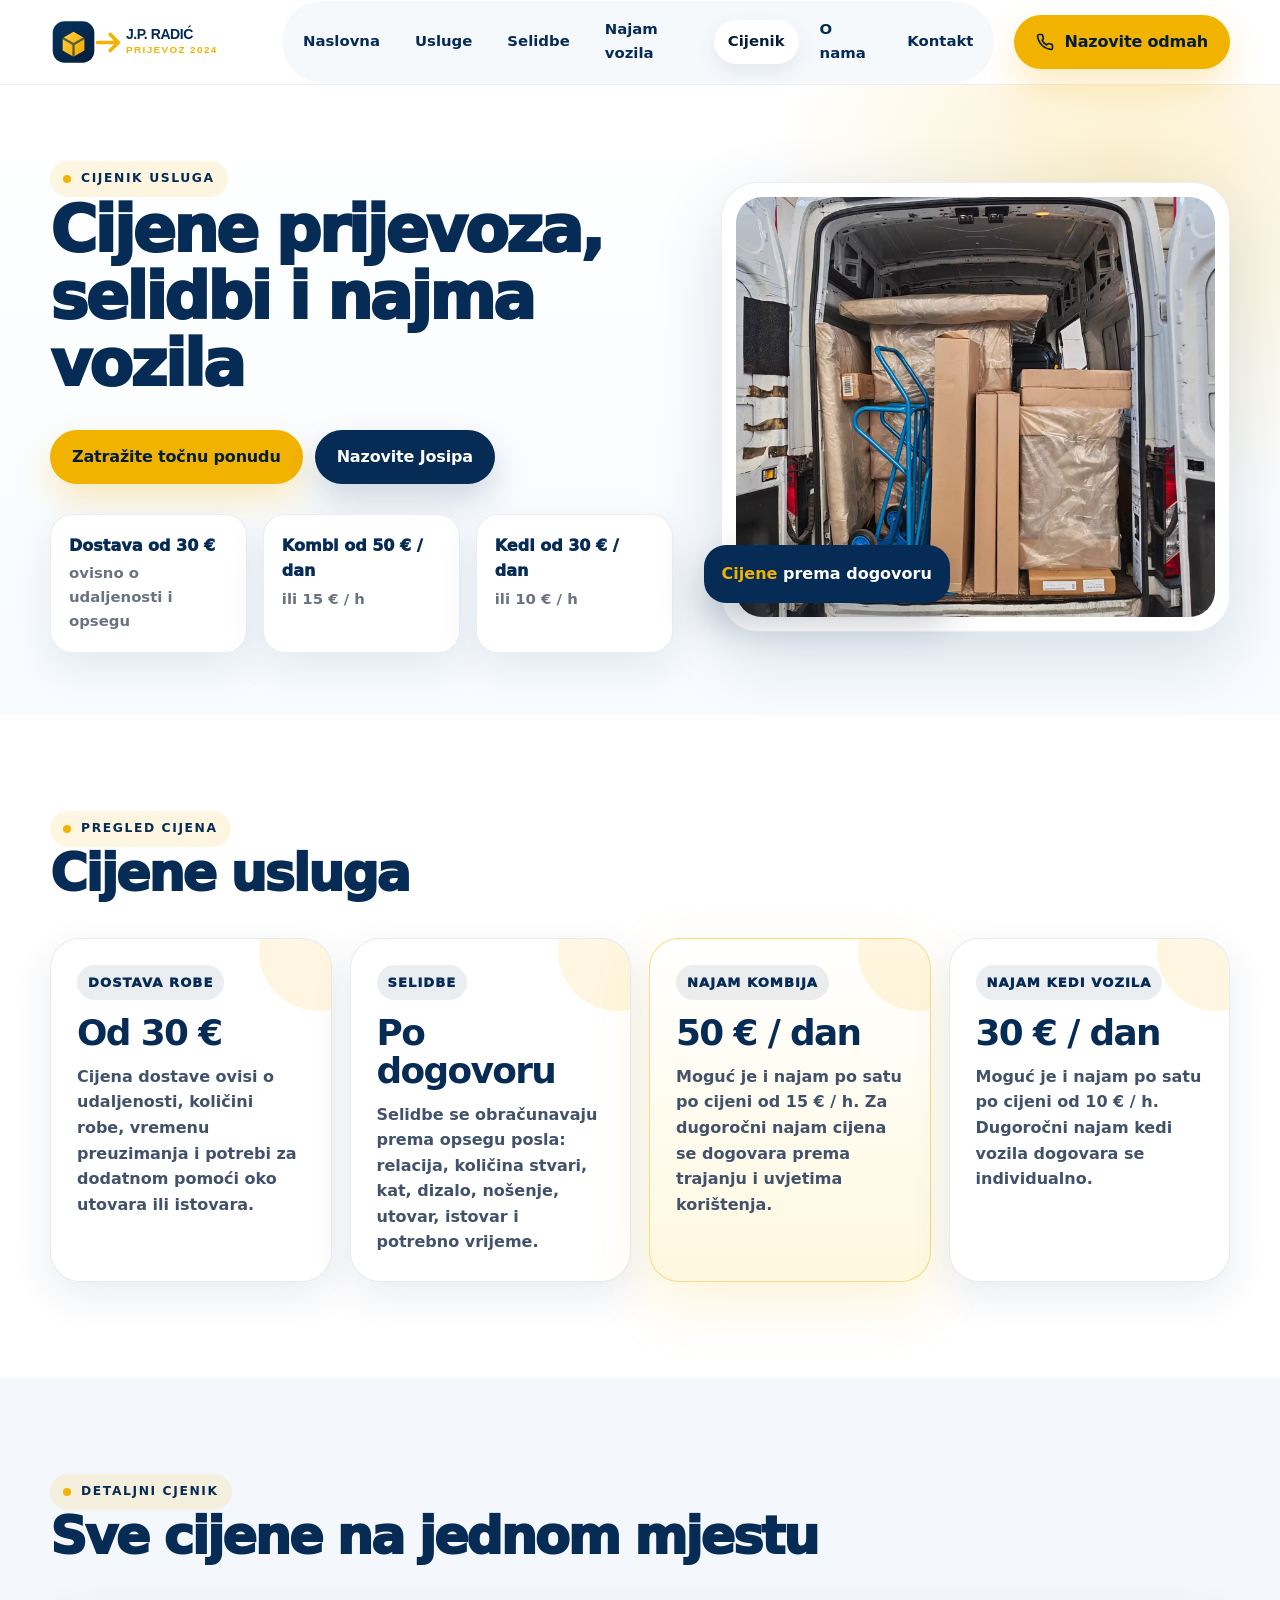
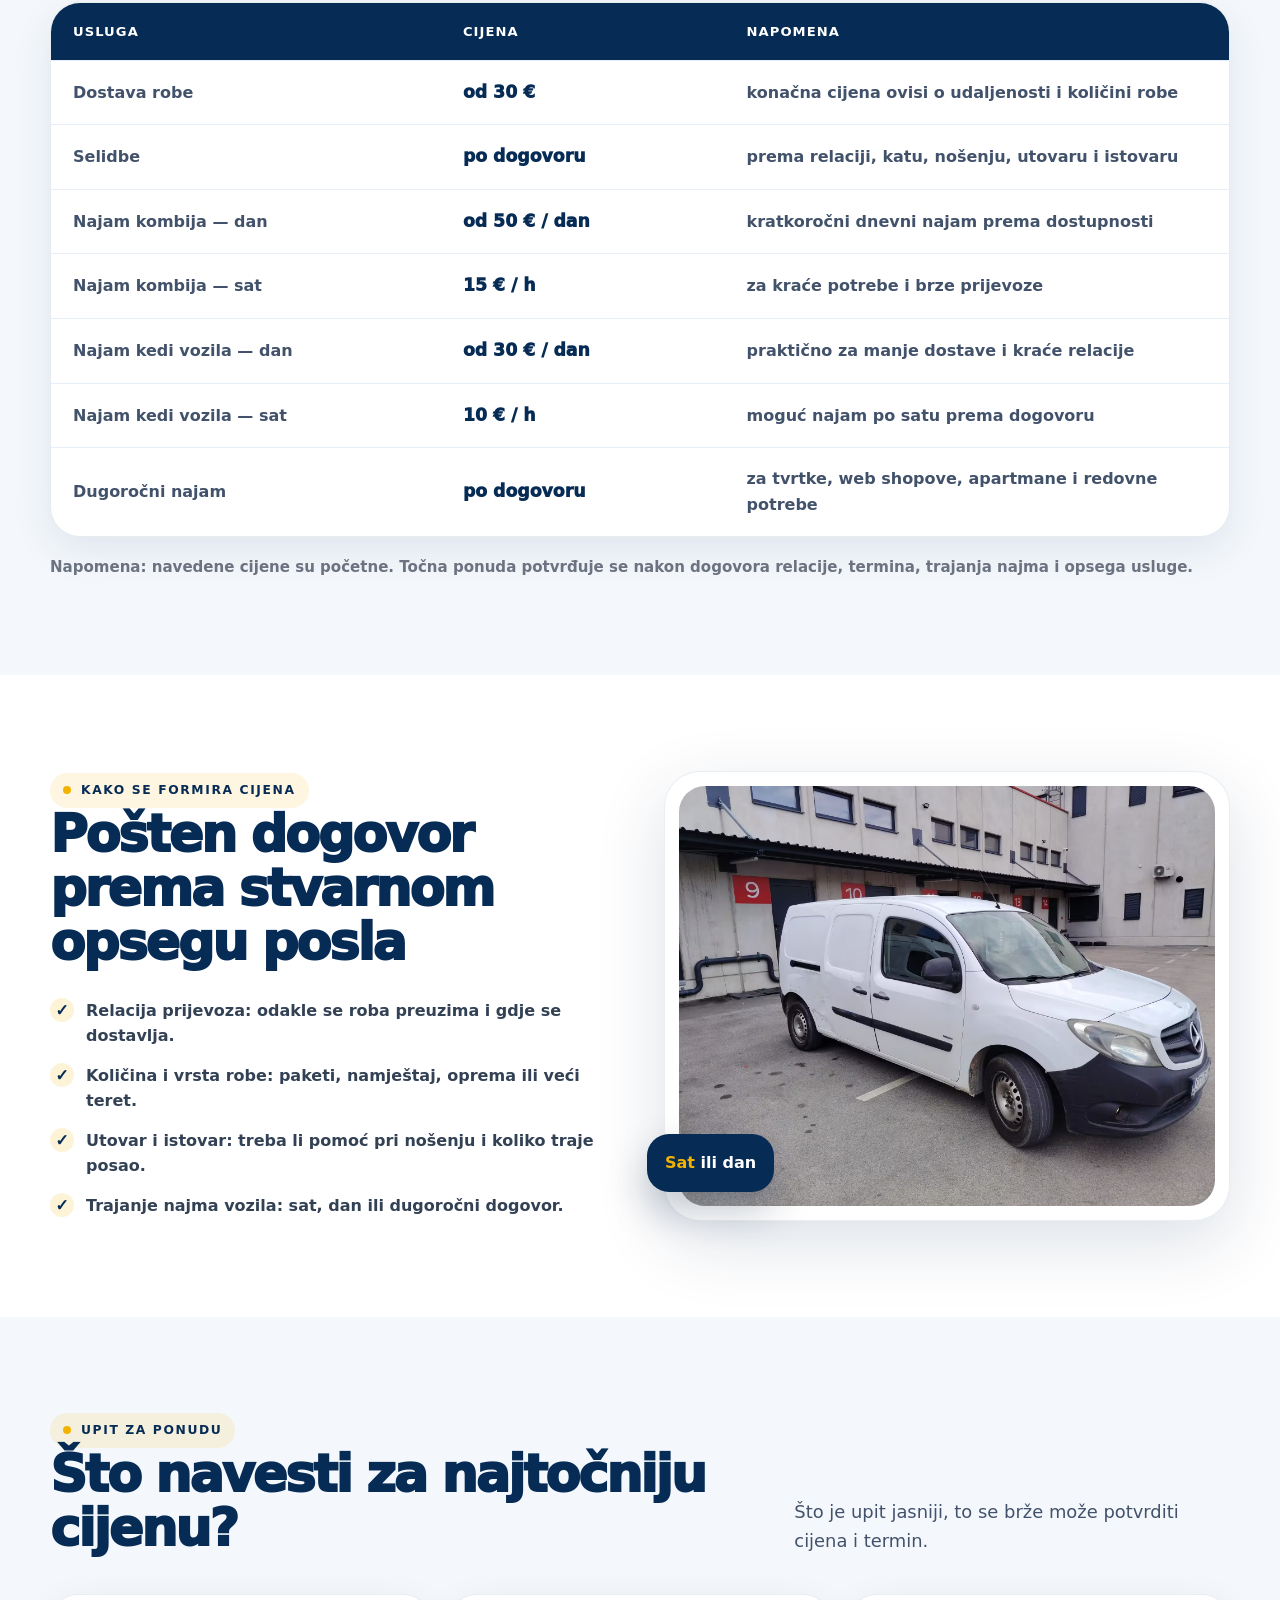
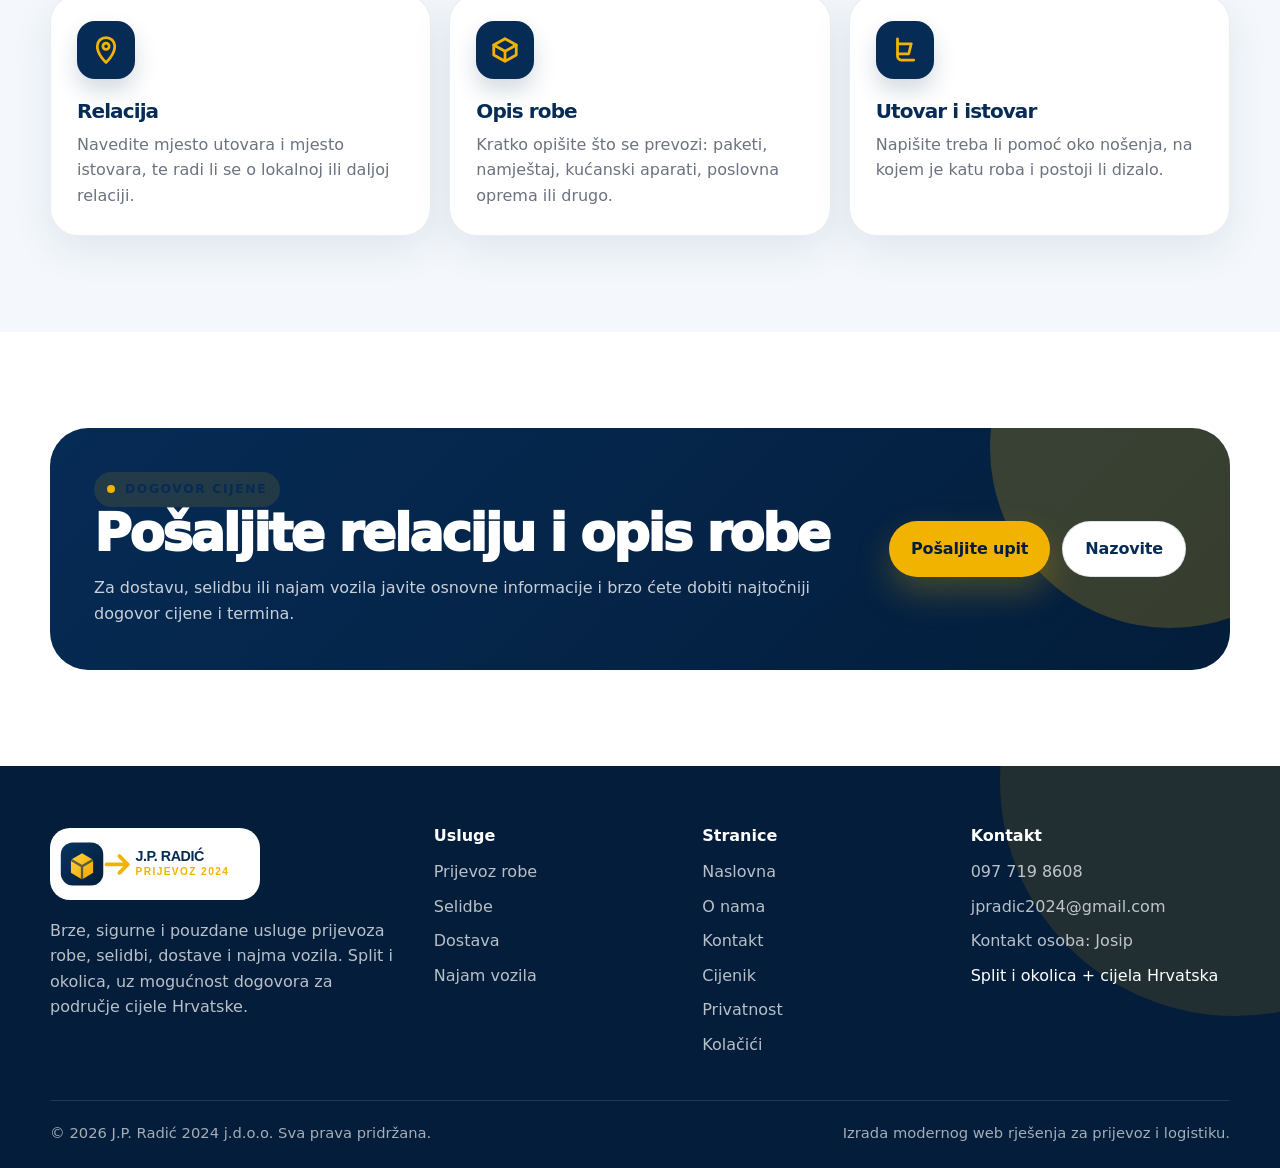
==== commit 46bf9027: "6" ====
--- a/cijenik.html
+++ b/cijenik.html
@@ -42,7 +42,6 @@
     <div class="reveal">
       <span class="eyebrow">Cijenik usluga</span>
       <h1>Cijene prijevoza, selidbi i najma vozila</h1>
-      <p class="lead">Jasno istaknute početne cijene za dostavu, selidbe i najam kombi ili kedi vozila. Konačna cijena dogovara se prema relaciji, trajanju najma, količini robe i potrebi za utovarom ili istovarom.</p>
       <div class="hero-cta"><a class="btn btn-primary" href="kontakt.html">Zatražite točnu ponudu</a><a class="btn btn-secondary" href="tel:+385977198608">Nazovite Josipa</a></div>
       <div class="mini-card-grid">
         <div class="mini-card"><strong>Dostava od 30 €</strong><span>ovisno o udaljenosti i opsegu</span></div>
@@ -61,7 +60,6 @@
   <div class="container">
     <div class="section-head reveal">
       <div><span class="eyebrow">Pregled cijena</span><h2>Cijene usluga</h2></div>
-      <p class="lead">Cijene su složene tako da posjetitelj odmah vidi početni iznos, ali i razumije od čega ovisi konačna ponuda.</p>
     </div>
     <div class="pricing-grid">
       <article class="price-card reveal"><span class="price-label">Dostava robe</span><h3>Od 30 €</h3><p>Cijena dostave ovisi o udaljenosti, količini robe, vremenu preuzimanja i potrebi za dodatnom pomoći oko utovara ili istovara.</p></article>
@@ -76,7 +74,6 @@
   <div class="container">
     <div class="section-head reveal">
       <div><span class="eyebrow">Detaljni cjenik</span><h2>Sve cijene na jednom mjestu</h2></div>
-      <p class="lead">Tablica služi kao brz pregled za korisnike koji žele odmah usporediti dostavu, selidbu i najam vozila.</p>
     </div>
     <div class="price-table reveal">
       <div class="price-row head"><span>Usluga</span><span>Cijena</span><span>Napomena</span></div>
@@ -97,7 +94,6 @@
     <div class="reveal">
       <span class="eyebrow">Kako se formira cijena</span>
       <h2>Pošten dogovor prema stvarnom opsegu posla</h2>
-      <p class="lead" style="margin-top:18px">Kod prijevoza, selidbi i dostave nije svaka situacija ista. Zato je na stranici jasno istaknuta početna cijena, dok se konačna ponuda formira nakon kratkog dogovora.</p>
       <ul class="list-check">
         <li>Relacija prijevoza: odakle se roba preuzima i gdje se dostavlja.</li>
         <li>Količina i vrsta robe: paketi, namještaj, oprema ili veći teret.</li>
